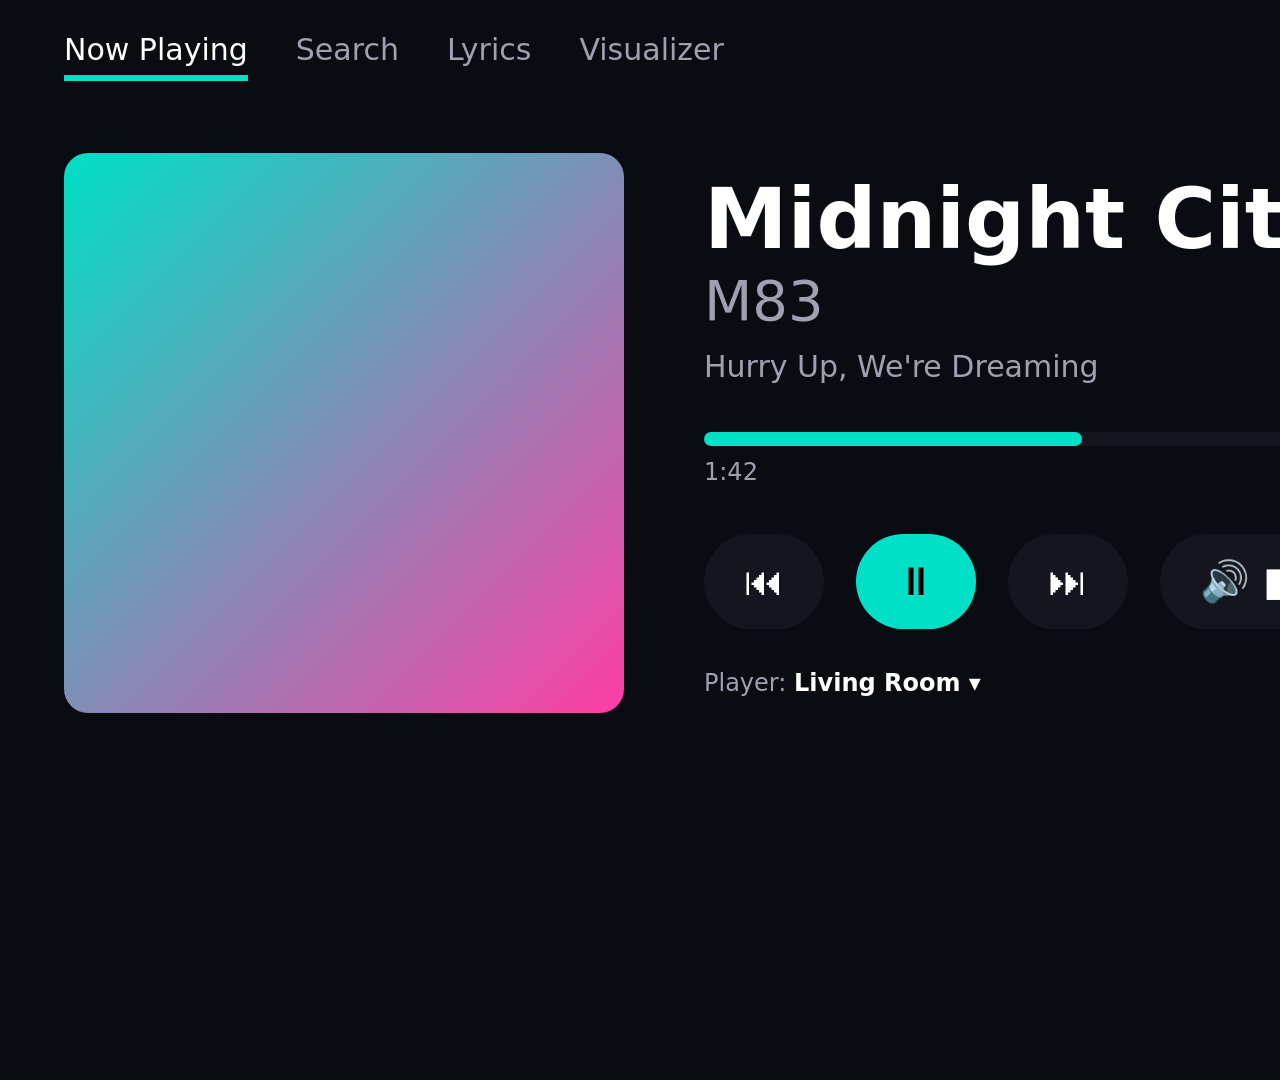
==== mockups/nowplaying.html @ a671ccc1 "feat: static HTML mockups of all screens (visual design reference) Co-Authored-By: Claude Opus 4.8 (" ====
<!doctype html><html><head><meta charset="utf-8"><link rel="stylesheet" href="styles.css"></head>
<body>
  <div class="tabbar"><span class="active">Now Playing</span><span>Search</span><span>Lyrics</span><span>Visualizer</span></div>
  <div class="guest-qr"><div class="code"></div><div>Scan to add songs<br><b>tv.local:8950</b></div></div>
  <div style="display:flex; gap:80px; padding:40px var(--pad); align-items:center;">
    <div class="art" style="width:560px; height:560px;"></div>
    <div>
      <div style="font-size:var(--xxl); font-weight:800;">Midnight City</div>
      <div style="font-size:var(--xl); color:var(--muted);">M83</div>
      <div style="font-size:var(--md); color:var(--muted); margin-top:16px;">Hurry Up, We're Dreaming</div>
      <div style="margin-top:48px; width:900px; height:14px; background:var(--panel); border-radius:999px;">
        <div style="width:42%; height:100%; background:var(--accent); border-radius:999px;"></div></div>
      <div style="display:flex; justify-content:space-between; width:900px; font-size:var(--sm); color:var(--muted); margin-top:12px;"><span>1:42</span><span>4:03</span></div>
      <div style="display:flex; gap:32px; margin-top:48px;">
        <span class="btn">⏮</span><span class="btn primary">⏸</span><span class="btn">⏭</span>
        <span class="btn">🔊 ▮▮▮▯▯</span>
      </div>
      <div style="margin-top:40px; font-size:var(--sm);" class="muted">Player: <b style="color:var(--fg)">Living Room ▾</b></div>
    </div>
  </div>
</body></html>
---- mockups/styles.css ----
:root {
  --bg: #0b0b12; --panel: #15151f; --fg: #ffffff; --muted: #a0a0b0;
  --accent: #00e0c6; --accent2: #ff3da6;
  --xxl: 84px; --xl: 56px; --lg: 40px; --md: 30px; --sm: 24px;
  --pad: 64px; --radius: 24px;
}
* { box-sizing: border-box; margin: 0; }
html, body { height: 100%; }
body {
  background: var(--bg); color: var(--fg);
  font-family: "Noto Sans", system-ui, sans-serif;
  width: 1920px; height: 1080px; overflow: hidden; position: relative;
}
.tabbar { display: flex; gap: 48px; padding: 32px var(--pad); font-size: var(--md); color: var(--muted); }
.tabbar .active { color: var(--fg); border-bottom: 6px solid var(--accent); padding-bottom: 8px; }
.guest-qr {
  position: absolute; top: 40px; right: 48px; background: var(--panel);
  border-radius: var(--radius); padding: 24px; text-align: center; font-size: var(--sm);
}
.guest-qr .code { width: 180px; height: 180px; background:
  repeating-conic-gradient(#fff 0 25%, #000 0 50%) 0 0/40px 40px; border-radius: 12px; }
.art { background: linear-gradient(135deg, var(--accent), var(--accent2)); border-radius: var(--radius); }
.btn { background: var(--panel); border-radius: 999px; padding: 24px 40px; font-size: var(--lg); display: inline-flex; }
.btn.primary { background: var(--accent); color: #000; }
.muted { color: var(--muted); }
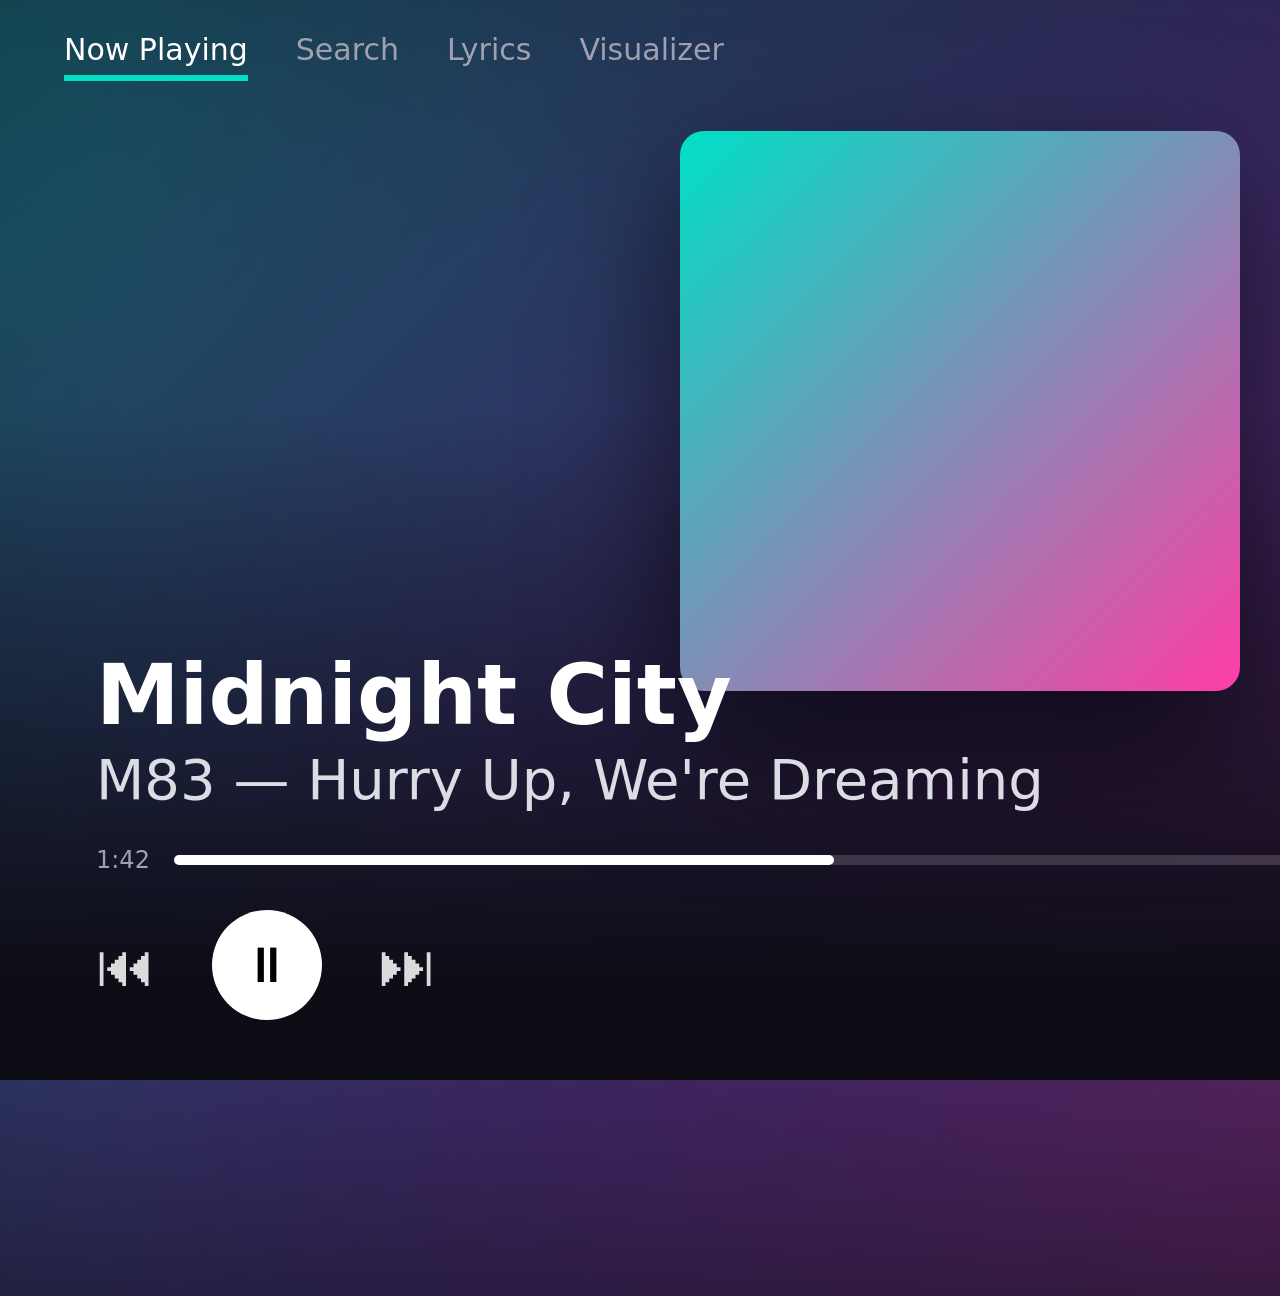
==== commit af6a7076: "feat: redesign Now Playing (art-dominant) + radial/flow visualizer modes Co-Authored-By: Claude Opus" ====
--- a/mockups/nowplaying.html
+++ b/mockups/nowplaying.html
@@ -1,21 +1,37 @@
 <!doctype html><html><head><meta charset="utf-8"><link rel="stylesheet" href="styles.css"></head>
-<body>
-  <div class="tabbar"><span class="active">Now Playing</span><span>Search</span><span>Lyrics</span><span>Visualizer</span></div>
-  <div class="guest-qr"><div class="code"></div><div>Scan to add songs<br><b>tv.local:8950</b></div></div>
-  <div style="display:flex; gap:80px; padding:40px var(--pad); align-items:center;">
-    <div class="art" style="width:560px; height:560px;"></div>
-    <div>
-      <div style="font-size:var(--xxl); font-weight:800;">Midnight City</div>
-      <div style="font-size:var(--xl); color:var(--muted);">M83</div>
-      <div style="font-size:var(--md); color:var(--muted); margin-top:16px;">Hurry Up, We're Dreaming</div>
-      <div style="margin-top:48px; width:900px; height:14px; background:var(--panel); border-radius:999px;">
-        <div style="width:42%; height:100%; background:var(--accent); border-radius:999px;"></div></div>
-      <div style="display:flex; justify-content:space-between; width:900px; font-size:var(--sm); color:var(--muted); margin-top:12px;"><span>1:42</span><span>4:03</span></div>
-      <div style="display:flex; gap:32px; margin-top:48px;">
-        <span class="btn">⏮</span><span class="btn primary">⏸</span><span class="btn">⏭</span>
-        <span class="btn">🔊 ▮▮▮▯▯</span>
+<body style="overflow:hidden;">
+  <!-- immersive blurred backdrop derived from the album art -->
+  <div style="position:absolute; inset:0; background:linear-gradient(135deg,#00e0c6,#7a4bd0,#ff3da6); filter:blur(140px) brightness(0.55); transform:scale(1.4);"></div>
+  <div style="position:absolute; inset:0; background:linear-gradient(to bottom, rgba(11,11,18,0.15) 38%, rgba(11,11,18,0.97) 92%);"></div>
+
+  <!-- slim tab bar -->
+  <div class="tabbar" style="position:relative; z-index:2;">
+    <span class="active">Now Playing</span><span>Search</span><span>Lyrics</span><span>Visualizer</span>
+  </div>
+  <!-- player picker top-right -->
+  <div style="position:absolute; top:40px; right:64px; z-index:2; font-size:var(--sm); color:var(--muted);">Playing on <b style="color:#fff;">Living Room ▾</b></div>
+
+  <!-- crisp album art, dominant upper region -->
+  <div style="position:relative; z-index:2; display:flex; justify-content:center; margin-top:18px;">
+    <div class="art" style="width:560px; height:560px; box-shadow:0 50px 140px rgba(0,0,0,0.65);"></div>
+  </div>
+
+  <!-- info + controls pinned to the lower band -->
+  <div style="position:absolute; left:0; right:0; bottom:0; z-index:2; padding:0 96px 60px;">
+    <div style="font-size:var(--xxl); font-weight:800; line-height:1;">Midnight City</div>
+    <div style="font-size:var(--xl); color:#dcdce4; margin-top:10px;">M83 — Hurry Up, We're Dreaming</div>
+    <div style="display:flex; align-items:center; gap:24px; margin-top:34px;">
+      <span style="font-size:var(--sm); color:var(--muted);">1:42</span>
+      <div style="flex:1; height:10px; background:rgba(255,255,255,0.16); border-radius:999px;">
+        <div style="width:42%; height:100%; background:#fff; border-radius:999px;"></div>
       </div>
-      <div style="margin-top:40px; font-size:var(--sm);" class="muted">Player: <b style="color:var(--fg)">Living Room ▾</b></div>
+      <span style="font-size:var(--sm); color:var(--muted);">4:03</span>
+    </div>
+    <div style="display:flex; align-items:center; gap:56px; margin-top:36px; font-size:60px;">
+      <span style="opacity:0.85;">⏮</span>
+      <span style="width:110px; height:110px; background:#fff; color:#000; border-radius:50%; display:flex; align-items:center; justify-content:center; font-size:50px;">⏸</span>
+      <span style="opacity:0.85;">⏭</span>
+      <span style="margin-left:auto; font-size:var(--md); color:var(--muted);">🔊 ▬▬▬▬▭▭</span>
     </div>
   </div>
 </body></html>
